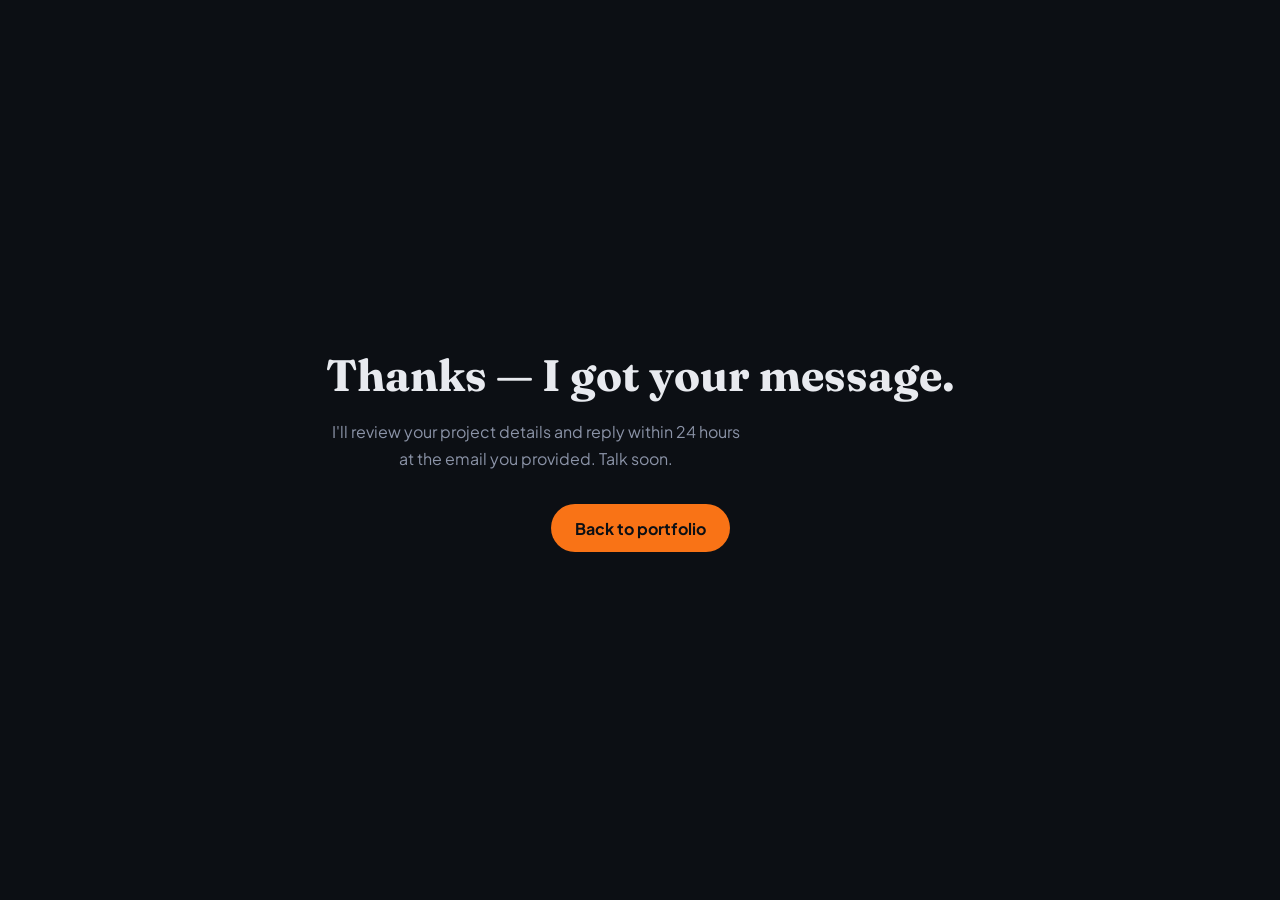
==== thanks.html @ dd1c95f3 "Complete portfolio with photos, about section, and working contact form. Adds project screenshots, h" ====
<!DOCTYPE html>
<html lang="en">
<head>
  <meta charset="UTF-8">
  <meta name="viewport" content="width=device-width, initial-scale=1.0">
  <meta name="robots" content="noindex">
  <title>Message Sent — Andrew Martinez</title>
  <link rel="icon" href="/favicon.svg" type="image/svg+xml">
  <link rel="preconnect" href="https://fonts.googleapis.com">
  <link rel="preconnect" href="https://fonts.gstatic.com" crossorigin>
  <link href="https://fonts.googleapis.com/css2?family=Fraunces:opsz,wght@9..144,700&family=Plus+Jakarta+Sans:wght@400;600&display=swap" rel="stylesheet">
  <style>
    :root { --bg: #0c0f14; --text: #e8eaef; --muted: #8b93a7; --accent: #f97316; }
    * { box-sizing: border-box; margin: 0; padding: 0; }
    body {
      font-family: 'Plus Jakarta Sans', system-ui, sans-serif;
      background: var(--bg);
      color: var(--text);
      min-height: 100vh;
      display: grid;
      place-items: center;
      padding: 2rem;
      text-align: center;
    }
    h1 { font-family: Fraunces, Georgia, serif; font-size: clamp(2rem, 5vw, 2.75rem); margin-bottom: 1rem; }
    p { color: var(--muted); max-width: 420px; line-height: 1.7; margin-bottom: 2rem; }
    a {
      display: inline-block;
      background: var(--accent);
      color: #0c0f14;
      font-weight: 700;
      padding: 0.85rem 1.5rem;
      border-radius: 999px;
      text-decoration: none;
    }
  </style>
</head>
<body>
  <main>
    <h1>Thanks — I got your message.</h1>
    <p>I'll review your project details and reply within 24 hours at the email you provided. Talk soon.</p>
    <a href="index.html">Back to portfolio</a>
  </main>
</body>
</html>
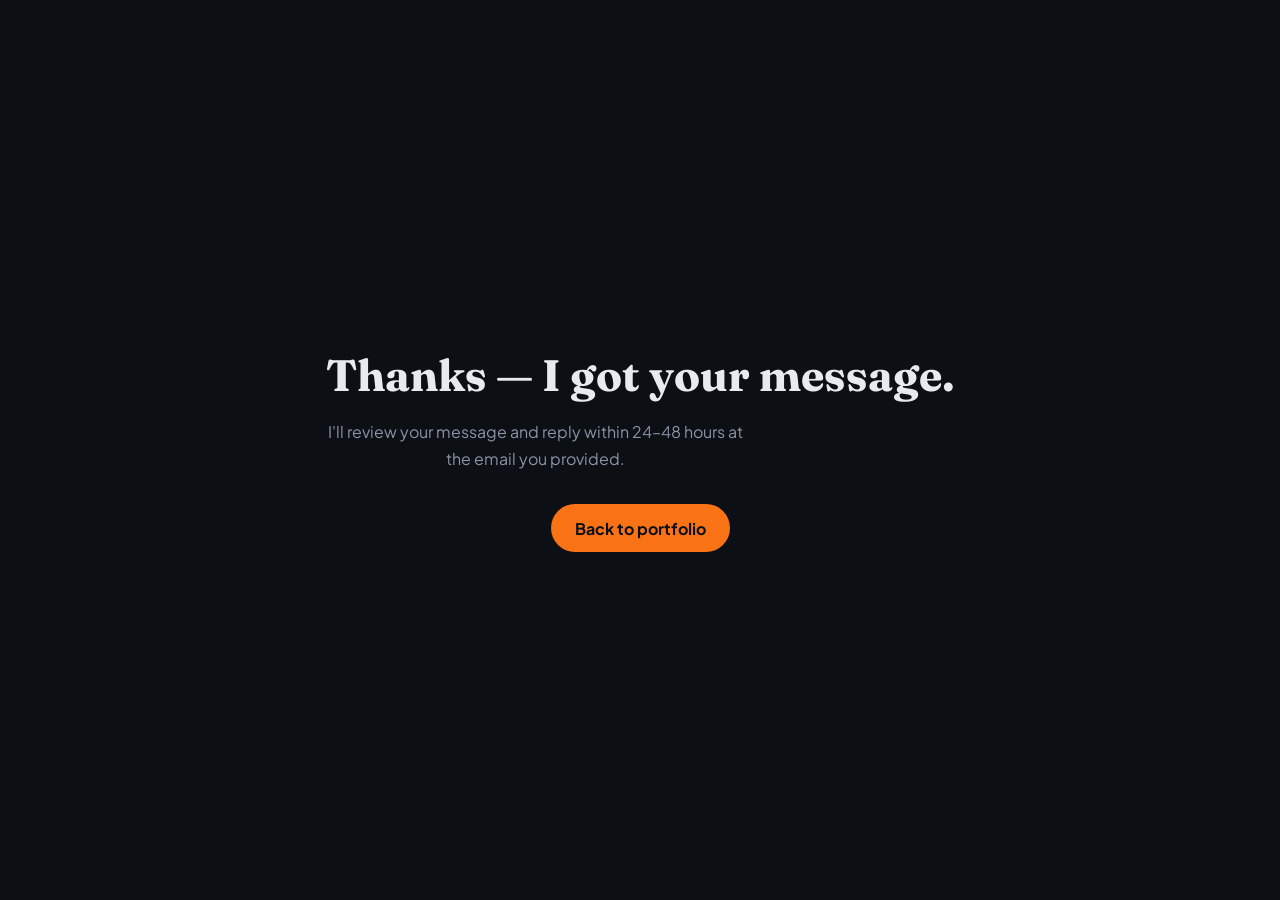
==== commit 6fe0fea2: "Revise portfolio to honestly reflect Vincent's Wix skill level. Removes inflated claims, fake testim" ====
--- a/thanks.html
+++ b/thanks.html
@@ -4,7 +4,7 @@
   <meta charset="UTF-8">
   <meta name="viewport" content="width=device-width, initial-scale=1.0">
   <meta name="robots" content="noindex">
-  <title>Message Sent — Andrew Martinez</title>
+  <title>Message Sent — Vincent Martinez</title>
   <link rel="icon" href="/favicon.svg" type="image/svg+xml">
   <link rel="preconnect" href="https://fonts.googleapis.com">
   <link rel="preconnect" href="https://fonts.gstatic.com" crossorigin>
@@ -38,7 +38,7 @@
 <body>
   <main>
     <h1>Thanks — I got your message.</h1>
-    <p>I'll review your project details and reply within 24 hours at the email you provided. Talk soon.</p>
+    <p>I'll review your message and reply within 24–48 hours at the email you provided.</p>
     <a href="index.html">Back to portfolio</a>
   </main>
 </body>
